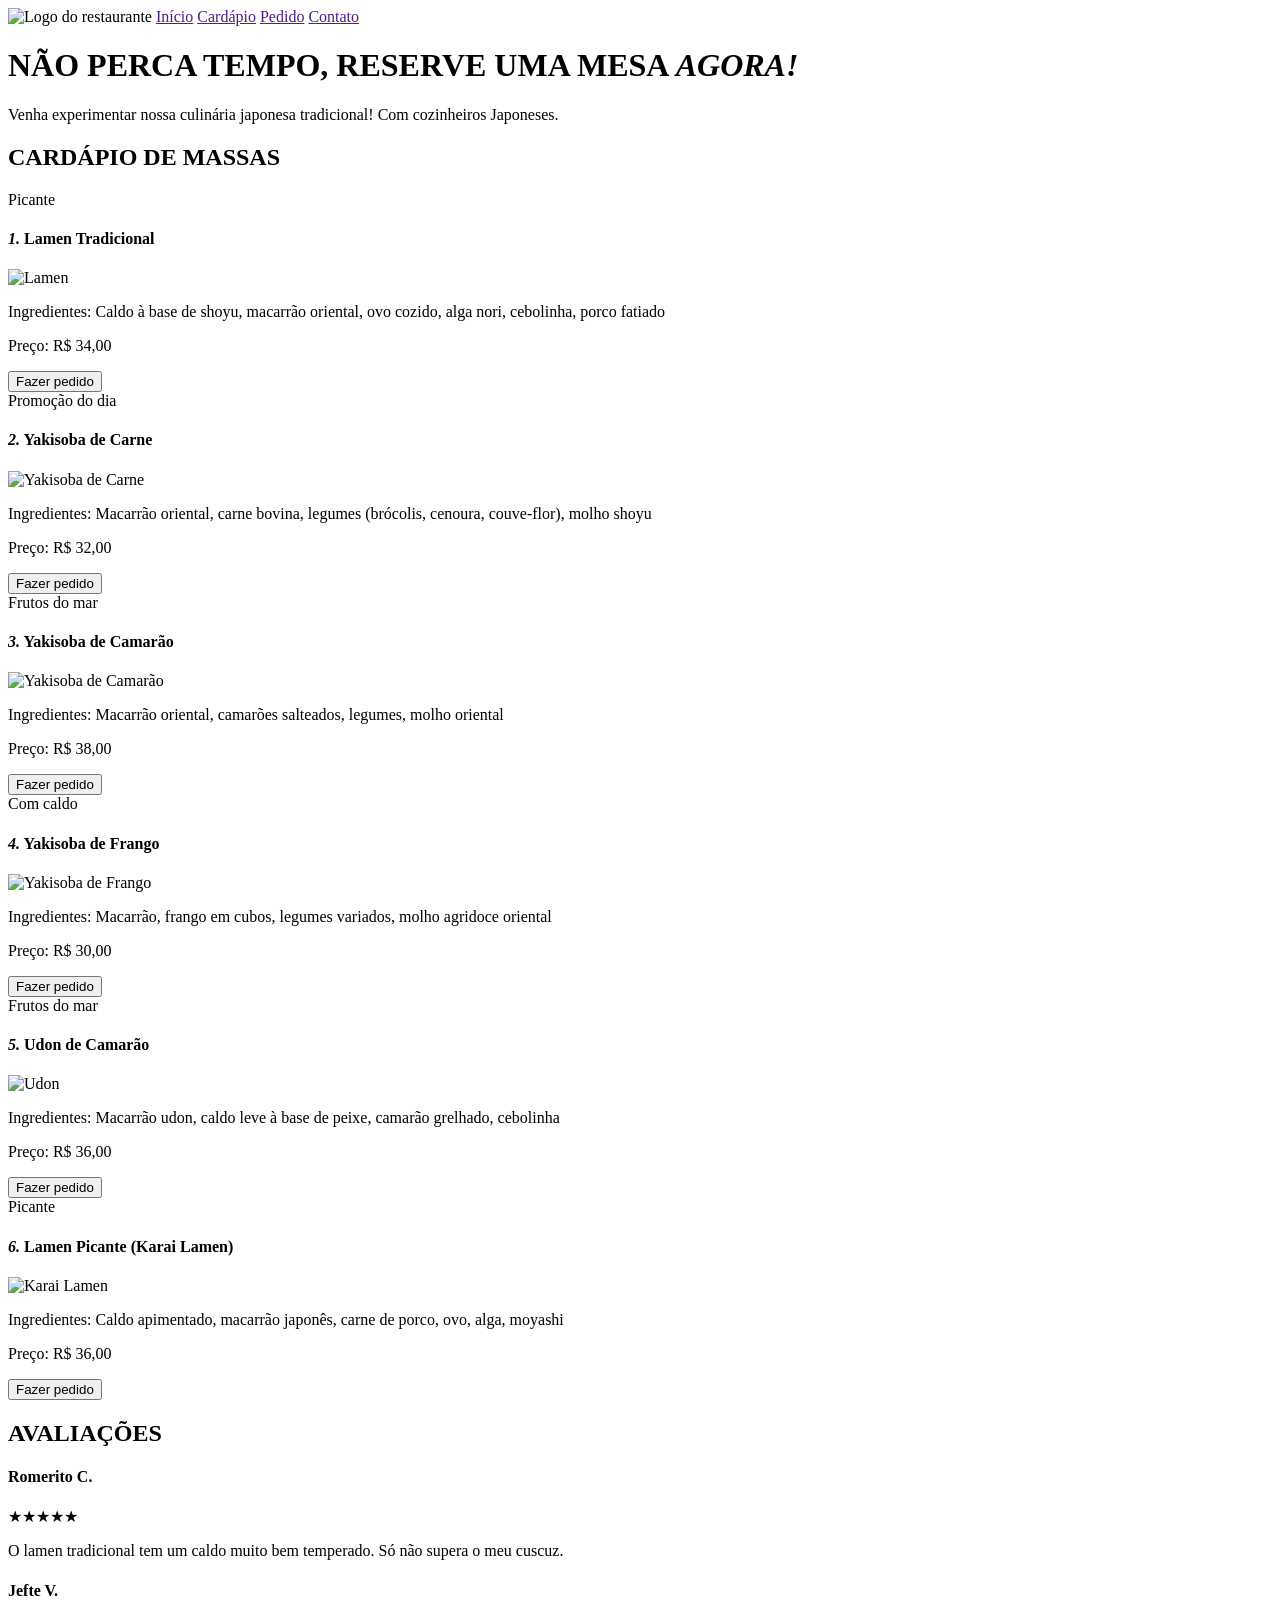
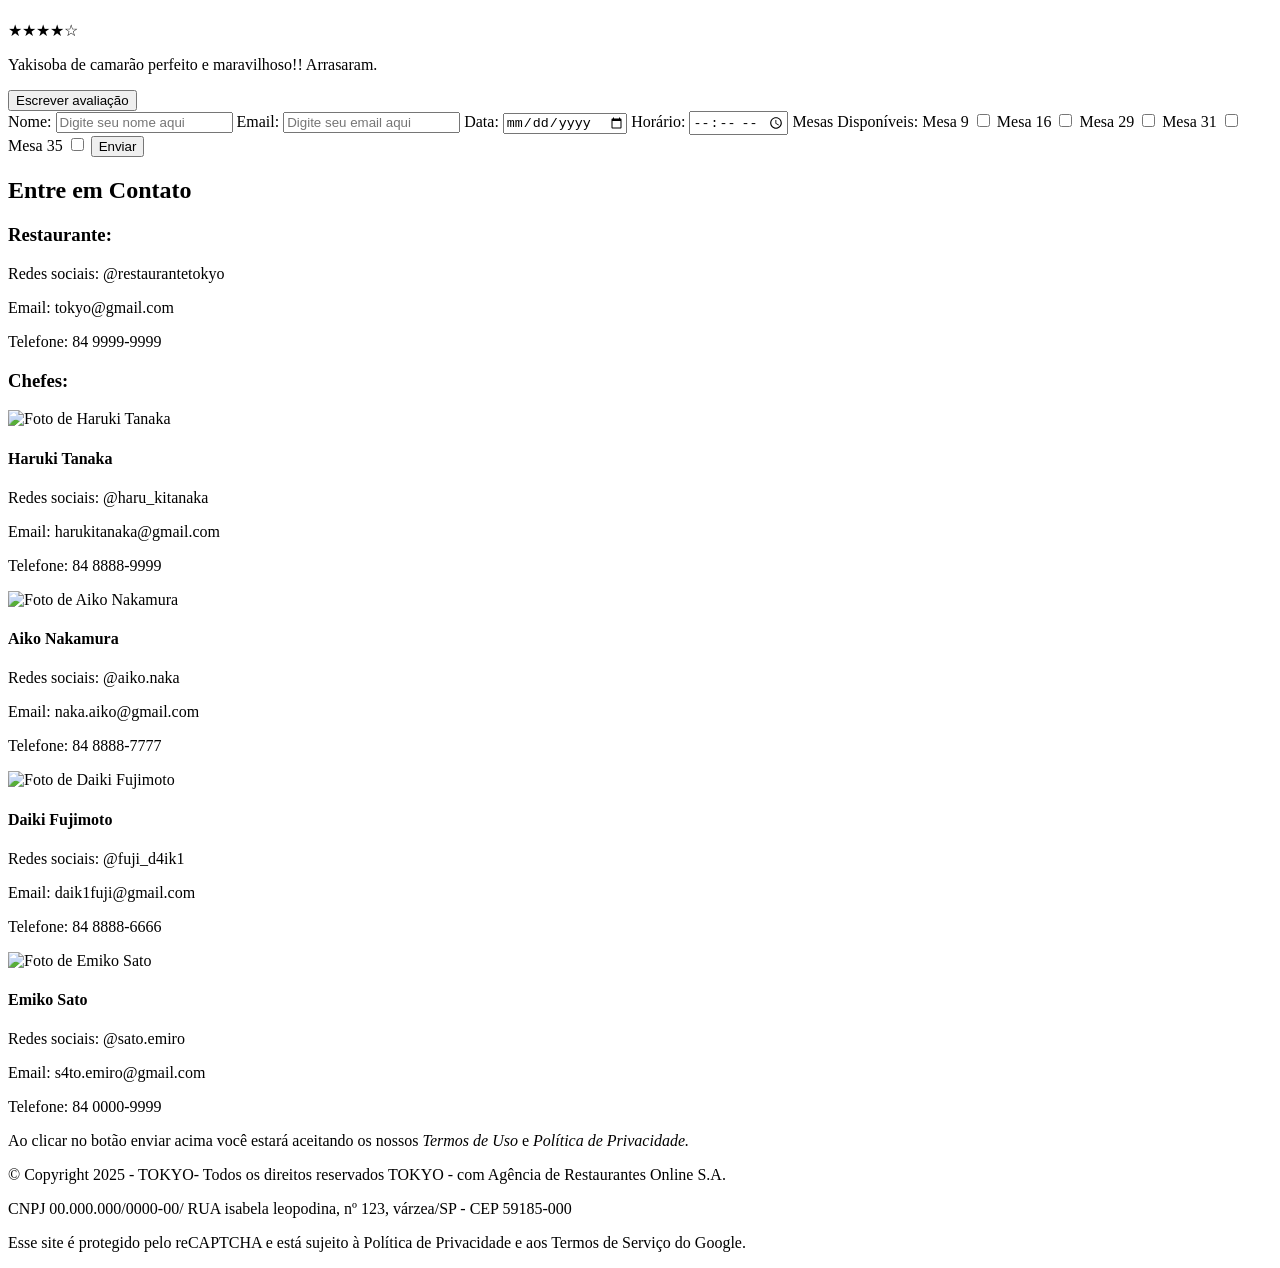
==== index.html @ 3a3ab2c4 "BEM" ====
<!DOCTYPE html>
    <html lang="pt-br">

    <head>
        <meta charset="UTF-8">
        <meta http-equiv="X-UA-Compatible" content="IE=edge">
        <meta name="viewport" content="width=device-width, initial-scale=1.0">
        <title>TOKYO - Restaurante Japonês</title>
        <link rel="stylesheet" href="style.css">
    </head>

        <body>                          
            <nav class="navbar">
                <img class="navbar__logo" src="https://uploads.onecompiler.io/43qyrtjtk/43rs3f9n3/loogo.jpg" alt="Logo do restaurante">
                <a class="navbar__link" href="">Início</a>
                <a class="navbar__link" href="">Cardápio</a>
                <a class="navbar__link" href="">Pedido</a>
                <a class="navbar__link" href="">Contato</a>
            </nav>
            

            <header class="hero">
                <h1 class="hero__titulo">NÃO PERCA TEMPO, RESERVE UMA MESA <em>AGORA!</em></h1>
                <p class="hero__texto">Venha experimentar nossa culinária japonesa tradicional! Com cozinheiros Japoneses.</p>
            </header>
                
            <main>
                <section class="catalogo">
                    <h1 class="catalogo__titulo">CARDÁPIO DE MASSAS</h1>
                    <div class="caixa">
                        <section class="card">
                            <span class="badge badge-picante">Picante</span>
                            <h4 class="card__titulo"><em>1.</em> Lamen Tradicional</h4>
                            <img class="card__img" src="https://uploads.onecompiler.io/43r3uryza/43r3v5y8w/Lamen.jpg" alt="Lamen">
                            <p class="card__texto">Ingredientes: Caldo à base de shoyu, macarrão oriental, ovo cozido, alga nori, cebolinha, porco
                                fatiado</p>
                            <p class="card__preco">Preço: R$ 34,00</p>
                            <button class="btn">Fazer pedido</button>
                        </section>
                        <section class="card">
                            <span class="badge badge-promocao">Promoção do dia</span>
                            <h4 class="card__titulo"><em>2.</em> Yakisoba de Carne</h4>
                            <img class="card__img" src="https://uploads.onecompiler.io/43r3uryza/43r3v5y8w/yakisoba%20de%20carne.jpg"
                                alt="Yakisoba de Carne">
                            <p class="card__texto">Ingredientes: Macarrão oriental, carne bovina, legumes (brócolis, cenoura, couve-flor), molho
                                shoyu</p>
                            <p class="card__preco">Preço: R$ 32,00</p>
                            <button class="btn">Fazer pedido</button>
                        </section>
                    </div>

                    <div class="caixa">
                        <sectio class="card">
                            <span class="badge badge-frutosmar">Frutos do mar</span>
                            <h4 class="card__titulo"><em>3.</em> Yakisoba de Camarão</h4>
                            <img class="card__img" src="https://uploads.onecompiler.io/43r3uryza/43r3v5y8w/Yakisoba%20%20de%20camar%C3%A3o.jpg"
                                alt="Yakisoba de Camarão">
                            <p class="card__texto">Ingredientes: Macarrão oriental, camarões salteados, legumes, molho oriental</p>
                            <p class="card__preco">Preço: R$ 38,00</p>
                            <button class="btn">Fazer pedido</button>
                        </section>
                        <section class="card">
                            <span class=" badge badge-caldo">Com caldo</span>
                            <h4 class="card__titulo"><em>4.</em> Yakisoba de Frango</h4>
                            <img class="card__img" src="https://uploads.onecompiler.io/43r3uryza/43r3v5y8w/yakisoba%20de%20frango.jpg"
                                alt="Yakisoba de Frango">
                            <p class="card__texto">Ingredientes: Macarrão, frango em cubos, legumes variados, molho agridoce oriental</p>
                            <p class="card__preco">Preço: R$ 30,00</p>
                            <button class="btn">Fazer pedido</button>
                        </section>
                    </div>

                    <div class="caixa">
                        <section class="card">
                            <span class="badge badge-frutosmar">Frutos do mar</span>
                            <h4 class="card__titulo"><em>5.</em> Udon de Camarão</h4>
                            <img class="card__img" src="https://uploads.onecompiler.io/43r3uryza/43r3v5y8w/Udon.jpg" alt="Udon">
                            <p class="card__texto">Ingredientes: Macarrão udon, caldo leve à base de peixe, camarão grelhado, cebolinha</p>
                            <p class="card__preco">Preço: R$ 36,00</p>
                            <button class="btn">Fazer pedido</button>
                        </section>
                        <section class="card">
                            <span class="badge badge-picante">Picante</span>
                            <h4 class="card__titulo"><em>6.</em> Lamen Picante (Karai Lamen)</h4>
                            <img class="card__img" src="https://uploads.onecompiler.io/43r3uryza/43r3v5y8w/Karai%20Lamen.jpg" alt="Karai Lamen">
                            <p class="card__texto">Ingredientes: Caldo apimentado, macarrão japonês, carne de porco, ovo, alga, moyashi</p>
                            <p class="card__preco">Preço: R$ 36,00</p>
                            <button class="btn">Fazer pedido</button>
                        </section>
                    </div>
                </section>
                <section class="avaliacao">
                    <h1>AVALIAÇÕES</h1>
                        <div class="caixa">
                            <article class="avaliacao">
                                <h4 class="avaliacao__nome">Romerito C.</h4>
                                <p class="avaliacao__estrelas">★★★★★</p>
                                <p class="avaliacao__texto">O lamen tradicional tem um caldo muito bem temperado. Só não supera o meu cuscuz.</p>
                            </article>

                            <article class="avaliacao">
                                <h4 class="avaliacao__nome">Jefte V.</h4>
                                <p class="avaliacao__estrelas">★★★★☆</p>
                                <p class="avaliacao__texto">Yakisoba de camarão perfeito e maravilhoso!! Arrasaram.</p>
                            </article>
                        </div>
                        <button class="btn btn-secundario">Escrever avaliação</button>
                </section>
                <section class="formulario">
                    <form class="form" action="" autocomplete="off">
                   
                            <label class="form_label" for="nome">Nome:</label>
                            <input class="form_imput" type="text" name="nome" id="nome" placeholder="Digite seu nome aqui">


                            <label class="form_label" for="email">Email:</label>
                            <input class="form_imput" type="email" name="email" id="email" placeholder="Digite seu email aqui">


                            <label class="form_label" for="data">Data:</label>
                            <input class="form_imput" type="date" name="data" id="data">


                            <label class="form_label" for="horario">Horário:</label>
                            <input class="form_imput" type="time" name="horario" id="horario">


                            <label class="form__label" for="form__mesa">Mesas Disponíveis:</label>
                            Mesa 9 <input type="checkbox" name="mesas" class="form__mesa">
                            Mesa 16 <input type="checkbox" name="mesas" class="form__mesa">
                            Mesa 29 <input type="checkbox" name="mesas" class="form__mesa">
                            Mesa 31 <input type="checkbox" name="mesas" class="form__mesa">
                            Mesa 35 <input type="checkbox" name="mesas" class="form__mesa">


                            <input class="form__enviar" class="botao" type="submit" value="Enviar">
                    </form>
                </section>

                <section class="contato">
                    <h1 class="contato__titulo">Entre em Contato</h1>

                    <section class="contato__catalogo">
                        <section class="info">
                            <h3 class="info__titulo">Restaurante:</h3>
                            <p class="info__texto">Redes sociais: @restaurantetokyo</p>
                            <p class="info__texto">Email: tokyo@gmail.com</p>
                            <p class="info__texto">Telefone: 84 9999-9999</p>
                        </section>
                        <section class="chefes">
                            <h3 class="chefes__titulo">Chefes:</h3>
                            <div class="caixa">
                                <article class="chefe">
                                    <img class="chefe__img" src="https://thumbs.dreamstime.com/b/retrato-fecha-um-bonito-chef-profissional-asi%C3%A1tico-e-japon%C3%AAs-vestindo-uniforme-preto-sorrindo-de-felicidade-cozinhando-decorando-249887875.jpg"
                                    alt="Foto de Haruki Tanaka">
                                    <h4 class="chefe__nome">Haruki Tanaka</h4>
                                    <p class="chefe__texto">Redes sociais: @haru_kitanaka</p>
                                    <p class="chefe__texto">Email: harukitanaka@gmail.com</p>
                                    <p class="chefe__texto">Telefone: 84 8888-9999</p>
                                </article>

                                <article class="chefe">
                                    <img class="chefe__img" src="https://ogimg.infoglobo.com.br/in/9591966-389-728/FT1086A/2013-637915530-2013081692674.jpg_20130816.jpg" alt="Foto de Aiko Nakamura">
                                    <h4 class="chefe__nome">Aiko Nakamura</h4>
                                    <p class="chefe__texto">Redes sociais: @aiko.naka</p>
                                    <p class="chefe__texto">Email: naka.aiko@gmail.com</p>
                                    <p class="chefe__texto">Telefone: 84 8888-7777</p>
                                </article>
                            </div>

                            <div class="caixa">
                                <article class="chefe">
                                    <img class="chefe__img" src="https://www.atribuna.com.br/image/policy:1.434723:1726779123/image.jpg" alt="Foto de Daiki Fujimoto">
                                    <h4 class="chefe__nome">Daiki Fujimoto</h4>
                                    <p class="chefe__texto">Redes sociais: @fuji_d4ik1</p>
                                    <p class="chefe__texto">Email: daik1fuji@gmail.com</p>
                                    <p class="chefe__texto">Telefone: 84 8888-6666</p>
                                </article>

                                <article class="chefe">
                                    <img class="chefe__img" src="https://s2.glbimg.com/BkltcxiN7OpXTtlIR760OLGDZkc=/620x455/e.glbimg.com/og/ed/f/original/2019/06/17/2019-06-12_05.40.23_1.jpg" alt="Foto de Emiko Sato">
                                    <h4 class="chefe__nome">Emiko Sato</h4>
                                    <p class="chefe__texto">Redes sociais: @sato.emiro</p>
                                    <p class="chefe__texto">Email: s4to.emiro@gmail.com</p>
                                    <p class="chefe__texto">Telefone: 84 0000-9999</p>
                                </article>
                            </div>
                        </section>
                    </section>
                </section>
            </main>

            <footer class="footer">
                <p class="footer__texto">Ao clicar no botão enviar acima você estará aceitando os nossos <em>Termos de Uso</em> e <em>Política
                        de Privacidade.</em></p>
                <p class="footer__texto">© Copyright 2025 - TOKYO- Todos os direitos reservados TOKYO - com Agência de Restaurantes Online S.A.</p>
                <p class="footer__texto">CNPJ 00.000.000/0000-00/ RUA isabela leopodina, nº 123, várzea/SP - CEP 59185-000</p>
                <p class="footer__texto">Esse site é protegido pelo reCAPTCHA e está sujeito à Política de Privacidade e aos Termos de Serviço do
                    Google.</p>
            </footer>
        </body>
    </html>
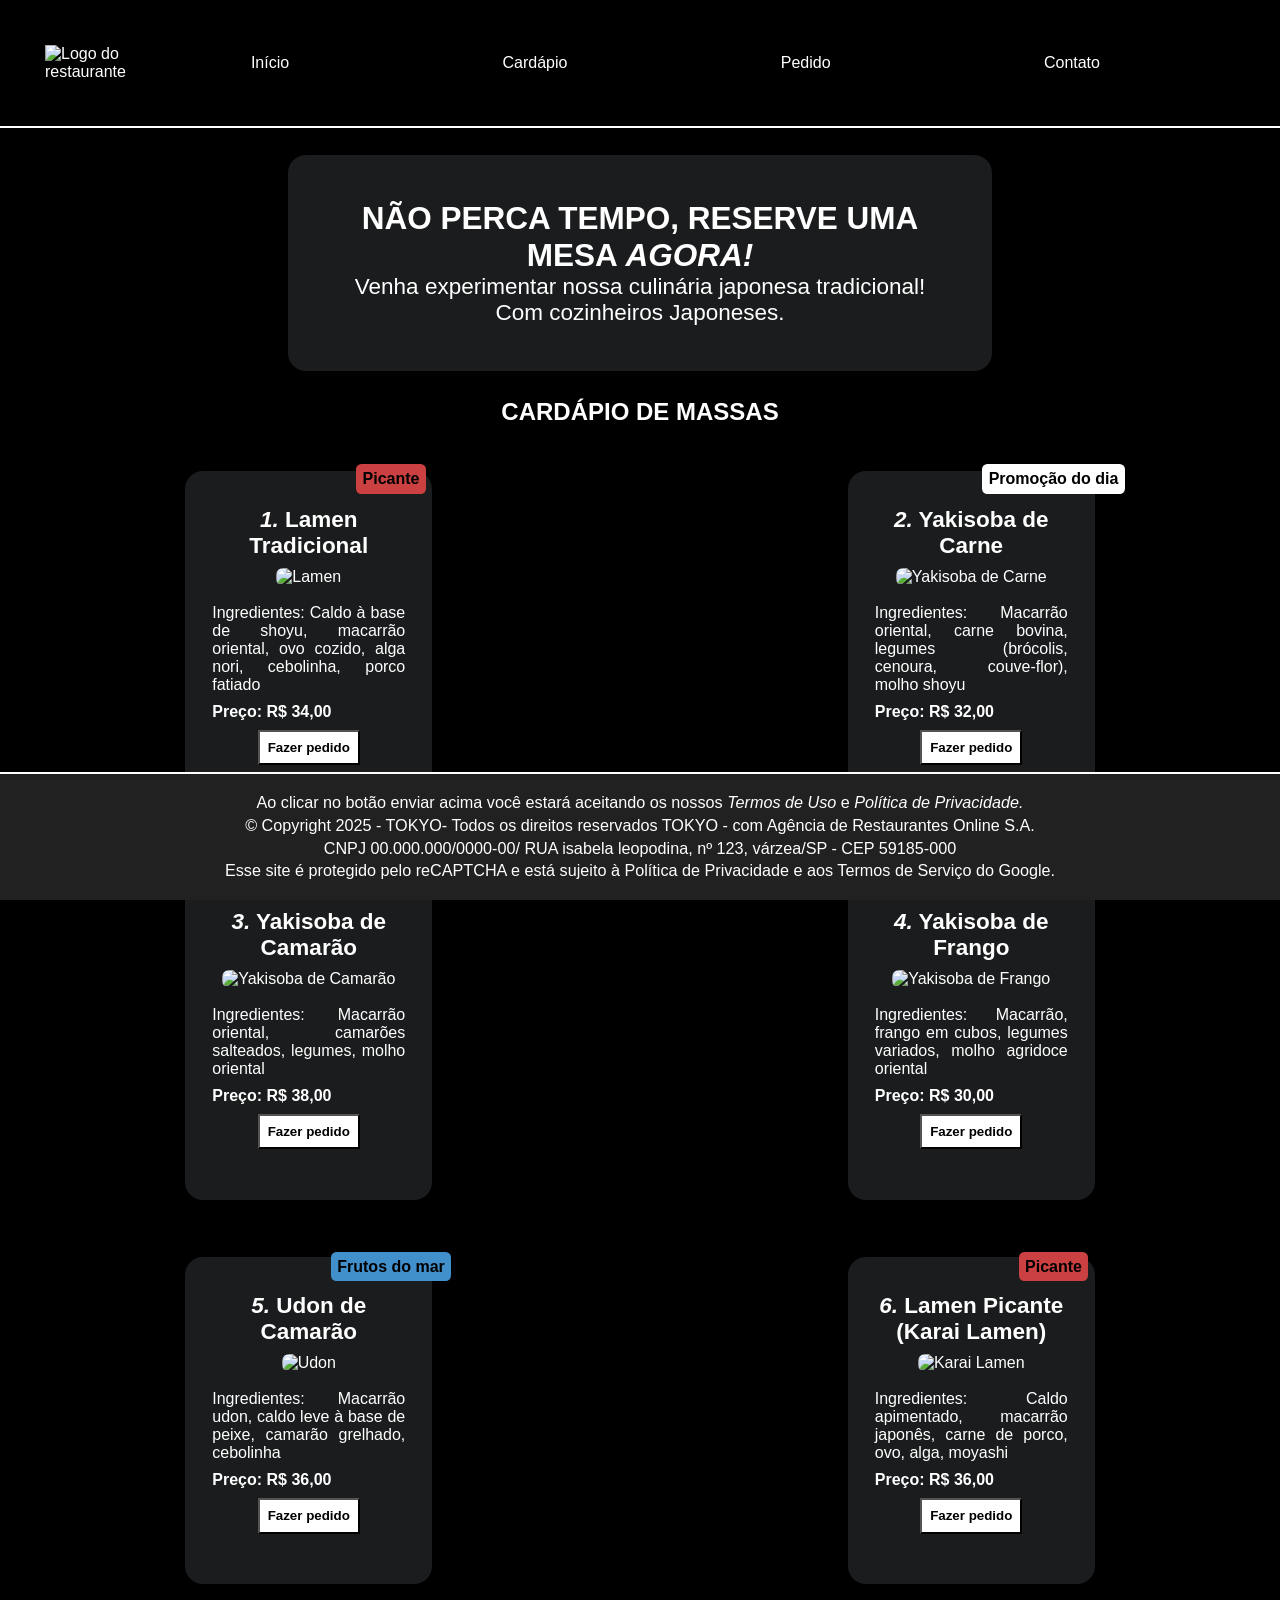
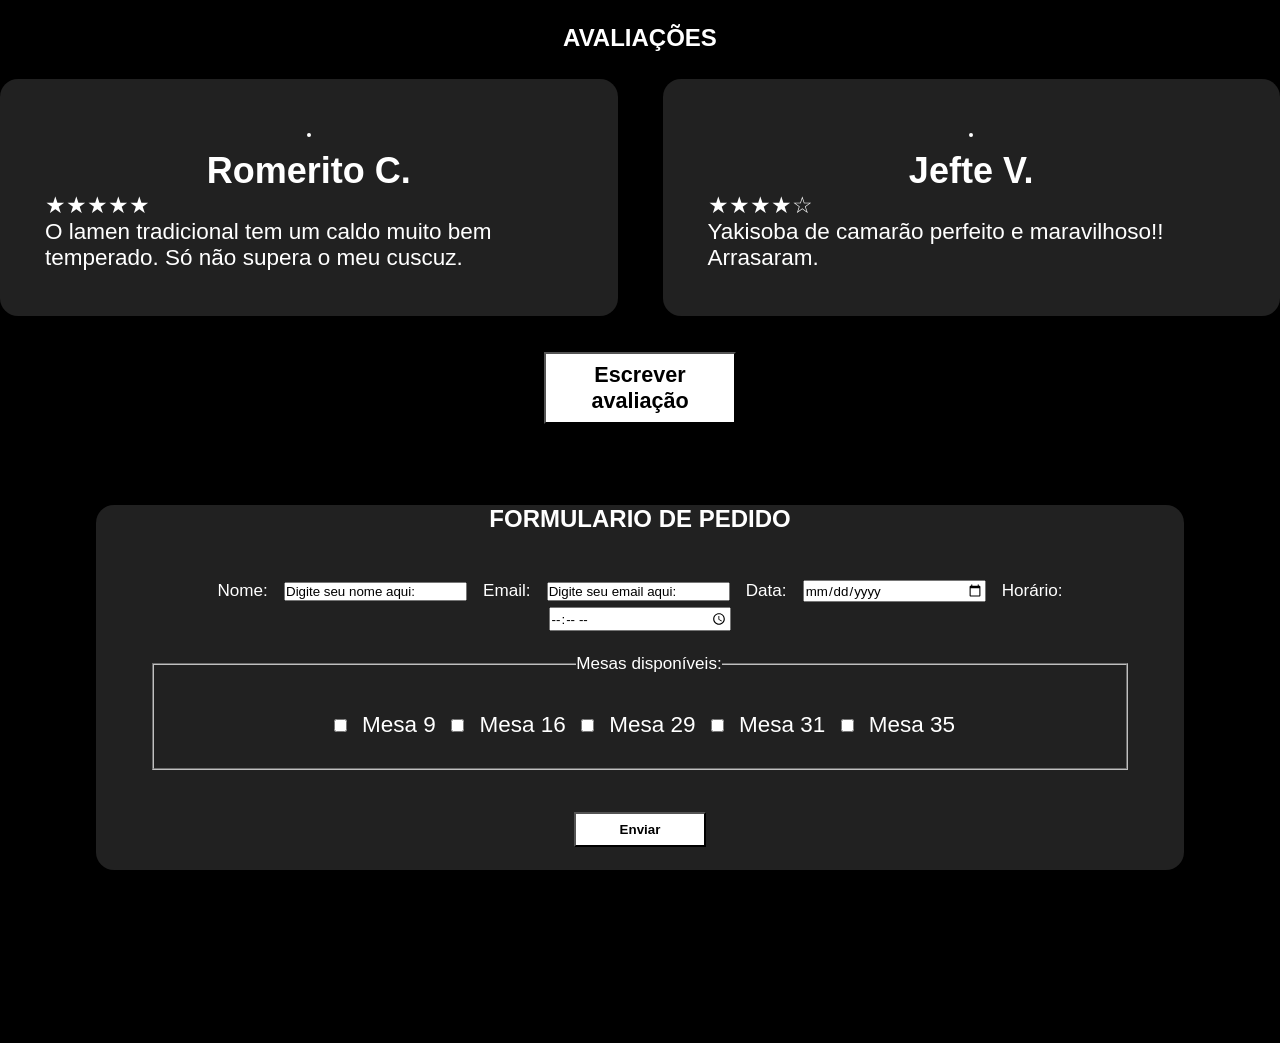
==== commit be42af77: "a" ====
--- a/index.html
+++ b/index.html
@@ -18,10 +18,12 @@
                 <a class="navbar__link" href="">Contato</a>
             </nav>
             
+            <header>
+                <section class="hero">
+                    <h1 class="hero__titulo">NÃO PERCA TEMPO, RESERVE UMA MESA <em>AGORA!</em></h1>
+                    <p class="hero__texto">Venha experimentar nossa culinária japonesa tradicional! Com cozinheiros Japoneses.</p>
+                </section>
 
-            <header class="hero">
-                <h1 class="hero__titulo">NÃO PERCA TEMPO, RESERVE UMA MESA <em>AGORA!</em></h1>
-                <p class="hero__texto">Venha experimentar nossa culinária japonesa tradicional! Com cozinheiros Japoneses.</p>
             </header>
                 
             <main>
@@ -29,18 +31,18 @@
                     <h1 class="catalogo__titulo">CARDÁPIO DE MASSAS</h1>
                     <div class="caixa">
                         <section class="card">
-                            <span class="badge badge-picante">Picante</span>
+                            <span class="badge badge--picante">Picante</span>
                             <h4 class="card__titulo"><em>1.</em> Lamen Tradicional</h4>
-                            <img class="card__img" src="https://uploads.onecompiler.io/43r3uryza/43r3v5y8w/Lamen.jpg" alt="Lamen">
+                            <img class="avatar" src="https://uploads.onecompiler.io/43r3uryza/43r3v5y8w/Lamen.jpg" alt="Lamen">
                             <p class="card__texto">Ingredientes: Caldo à base de shoyu, macarrão oriental, ovo cozido, alga nori, cebolinha, porco
                                 fatiado</p>
                             <p class="card__preco">Preço: R$ 34,00</p>
                             <button class="btn">Fazer pedido</button>
                         </section>
                         <section class="card">
-                            <span class="badge badge-promocao">Promoção do dia</span>
+                            <span class="badge">Promoção do dia</span>
                             <h4 class="card__titulo"><em>2.</em> Yakisoba de Carne</h4>
-                            <img class="card__img" src="https://uploads.onecompiler.io/43r3uryza/43r3v5y8w/yakisoba%20de%20carne.jpg"
+                            <img class="avatar" src="https://uploads.onecompiler.io/43r3uryza/43r3v5y8w/yakisoba%20de%20carne.jpg"
                                 alt="Yakisoba de Carne">
                             <p class="card__texto">Ingredientes: Macarrão oriental, carne bovina, legumes (brócolis, cenoura, couve-flor), molho
                                 shoyu</p>
@@ -50,19 +52,19 @@
                     </div>
 
                     <div class="caixa">
-                        <sectio class="card">
-                            <span class="badge badge-frutosmar">Frutos do mar</span>
+                        <section class="card">
+                            <span class="badge badge--frutosmar">Frutos do mar</span>
                             <h4 class="card__titulo"><em>3.</em> Yakisoba de Camarão</h4>
-                            <img class="card__img" src="https://uploads.onecompiler.io/43r3uryza/43r3v5y8w/Yakisoba%20%20de%20camar%C3%A3o.jpg"
+                            <img class="avatar" src="https://uploads.onecompiler.io/43r3uryza/43r3v5y8w/Yakisoba%20%20de%20camar%C3%A3o.jpg"
                                 alt="Yakisoba de Camarão">
                             <p class="card__texto">Ingredientes: Macarrão oriental, camarões salteados, legumes, molho oriental</p>
                             <p class="card__preco">Preço: R$ 38,00</p>
                             <button class="btn">Fazer pedido</button>
                         </section>
                         <section class="card">
-                            <span class=" badge badge-caldo">Com caldo</span>
+                            <span class=" badge badge--caldo">Com caldo</span>
                             <h4 class="card__titulo"><em>4.</em> Yakisoba de Frango</h4>
-                            <img class="card__img" src="https://uploads.onecompiler.io/43r3uryza/43r3v5y8w/yakisoba%20de%20frango.jpg"
+                            <img class="avatar" src="https://uploads.onecompiler.io/43r3uryza/43r3v5y8w/yakisoba%20de%20frango.jpg"
                                 alt="Yakisoba de Frango">
                             <p class="card__texto">Ingredientes: Macarrão, frango em cubos, legumes variados, molho agridoce oriental</p>
                             <p class="card__preco">Preço: R$ 30,00</p>
@@ -72,122 +74,92 @@
 
                     <div class="caixa">
                         <section class="card">
-                            <span class="badge badge-frutosmar">Frutos do mar</span>
+                            <span class="badge badge--frutosmar">Frutos do mar</span>
                             <h4 class="card__titulo"><em>5.</em> Udon de Camarão</h4>
-                            <img class="card__img" src="https://uploads.onecompiler.io/43r3uryza/43r3v5y8w/Udon.jpg" alt="Udon">
+                            <img class="avatar" src="https://uploads.onecompiler.io/43r3uryza/43r3v5y8w/Udon.jpg" alt="Udon">
                             <p class="card__texto">Ingredientes: Macarrão udon, caldo leve à base de peixe, camarão grelhado, cebolinha</p>
                             <p class="card__preco">Preço: R$ 36,00</p>
                             <button class="btn">Fazer pedido</button>
                         </section>
                         <section class="card">
-                            <span class="badge badge-picante">Picante</span>
+                            <span class="badge badge--picante">Picante</span>
                             <h4 class="card__titulo"><em>6.</em> Lamen Picante (Karai Lamen)</h4>
-                            <img class="card__img" src="https://uploads.onecompiler.io/43r3uryza/43r3v5y8w/Karai%20Lamen.jpg" alt="Karai Lamen">
+                            <img class="avatar" src="https://uploads.onecompiler.io/43r3uryza/43r3v5y8w/Karai%20Lamen.jpg" alt="Karai Lamen">
                             <p class="card__texto">Ingredientes: Caldo apimentado, macarrão japonês, carne de porco, ovo, alga, moyashi</p>
                             <p class="card__preco">Preço: R$ 36,00</p>
                             <button class="btn">Fazer pedido</button>
                         </section>
                     </div>
                 </section>
-                <section class="avaliacao">
-                    <h1>AVALIAÇÕES</h1>
+                <section class="avaliacoes">
+                    <h1 class="avaliacoes__titulo">AVALIAÇÕES</h1>
                         <div class="caixa">
                             <article class="avaliacao">
+                                <img src="https://uploads.onecompiler.io/43qyrtjtk/1791580404258/romero.jpg" alt="" class="avatar avatar--destaque">
                                 <h4 class="avaliacao__nome">Romerito C.</h4>
-                                <p class="avaliacao__estrelas">★★★★★</p>
+                                <p class="avaliacao__texto">★★★★★</p>
                                 <p class="avaliacao__texto">O lamen tradicional tem um caldo muito bem temperado. Só não supera o meu cuscuz.</p>
                             </article>
 
                             <article class="avaliacao">
+                                <img src="https://uploads.onecompiler.io/43qyrtjtk/1791580412668/jefte.png" alt="" class="avatar avatar--destaque">
                                 <h4 class="avaliacao__nome">Jefte V.</h4>
-                                <p class="avaliacao__estrelas">★★★★☆</p>
+                                <p class="avaliacao__texto">★★★★☆</p>
                                 <p class="avaliacao__texto">Yakisoba de camarão perfeito e maravilhoso!! Arrasaram.</p>
                             </article>
                         </div>
-                        <button class="btn btn-secundario">Escrever avaliação</button>
+                        <button class="btn btn--secundario">Escrever avaliação</button>
                 </section>
                 <section class="formulario">
+                    <h1 class="formulario__titulo">FORMULARIO DE PEDIDO</h1>
                     <form class="form" action="" autocomplete="off">
-                   
-                            <label class="form_label" for="nome">Nome:</label>
-                            <input class="form_imput" type="text" name="nome" id="nome" placeholder="Digite seu nome aqui">
 
+                        <label class="form__label" for="nome">Nome:</label>
+                        <input class="form__input" type="text" name="nome" id="nome" placeholder="Digite seu nome aqui:" required>
 
-                            <label class="form_label" for="email">Email:</label>
-                            <input class="form_imput" type="email" name="email" id="email" placeholder="Digite seu email aqui">
+                        <label class="form__label" for="email">Email:</label>
+                        <input class="form__input" type="email" name="email" id="email" placeholder="Digite seu email aqui:" required>
 
+                        <label class="form__label" for="data">Data:</label>
+                        <input class="form__input" type="date" name="data" id="data" required>
 
-                            <label class="form_label" for="data">Data:</label>
-                            <input class="form_imput" type="date" name="data" id="data">
+                        <label class="form__label" for="horario">Horário:</label>
+                        <input class="form__input" type="time" name="horario" id="horario" required>
 
+                        <fieldset class="form__fieldset">
+                            <legend class="form__label">Mesas disponíveis:</legend>
 
-                            <label class="form_label" for="horario">Horário:</label>
-                            <input class="form_imput" type="time" name="horario" id="horario">
+                            <label>
+                                <input type="checkbox" name="mesas" value="9" class="form__mesa">
+                                Mesa 9
+                            </label>
 
+                            <label>
+                                <input type="checkbox" name="mesas" value="16" class="form__mesa">
+                                Mesa 16
+                            </label>
 
-                            <label class="form__label" for="form__mesa">Mesas Disponíveis:</label>
-                            Mesa 9 <input type="checkbox" name="mesas" class="form__mesa">
-                            Mesa 16 <input type="checkbox" name="mesas" class="form__mesa">
-                            Mesa 29 <input type="checkbox" name="mesas" class="form__mesa">
-                            Mesa 31 <input type="checkbox" name="mesas" class="form__mesa">
-                            Mesa 35 <input type="checkbox" name="mesas" class="form__mesa">
+                            <label>
+                                <input type="checkbox" name="mesas" value="29" class="form__mesa">
+                                Mesa 29
+                            </label>
 
+                            <label>
+                                <input type="checkbox" name="mesas" value="31" class="form__mesa">
+                                Mesa 31
+                            </label>
 
-                            <input class="form__enviar" class="botao" type="submit" value="Enviar">
+                            <label>
+                                <input type="checkbox" name="mesas" value="35" class="form__mesa">
+                                Mesa 35
+                            </label>
+                        </fieldset>
+
+                        <input class="btn btn--primario" type="submit" value="Enviar">
+
                     </form>
                 </section>
 
-                <section class="contato">
-                    <h1 class="contato__titulo">Entre em Contato</h1>
-
-                    <section class="contato__catalogo">
-                        <section class="info">
-                            <h3 class="info__titulo">Restaurante:</h3>
-                            <p class="info__texto">Redes sociais: @restaurantetokyo</p>
-                            <p class="info__texto">Email: tokyo@gmail.com</p>
-                            <p class="info__texto">Telefone: 84 9999-9999</p>
-                        </section>
-                        <section class="chefes">
-                            <h3 class="chefes__titulo">Chefes:</h3>
-                            <div class="caixa">
-                                <article class="chefe">
-                                    <img class="chefe__img" src="https://thumbs.dreamstime.com/b/retrato-fecha-um-bonito-chef-profissional-asi%C3%A1tico-e-japon%C3%AAs-vestindo-uniforme-preto-sorrindo-de-felicidade-cozinhando-decorando-249887875.jpg"
-                                    alt="Foto de Haruki Tanaka">
-                                    <h4 class="chefe__nome">Haruki Tanaka</h4>
-                                    <p class="chefe__texto">Redes sociais: @haru_kitanaka</p>
-                                    <p class="chefe__texto">Email: harukitanaka@gmail.com</p>
-                                    <p class="chefe__texto">Telefone: 84 8888-9999</p>
-                                </article>
-
-                                <article class="chefe">
-                                    <img class="chefe__img" src="https://ogimg.infoglobo.com.br/in/9591966-389-728/FT1086A/2013-637915530-2013081692674.jpg_20130816.jpg" alt="Foto de Aiko Nakamura">
-                                    <h4 class="chefe__nome">Aiko Nakamura</h4>
-                                    <p class="chefe__texto">Redes sociais: @aiko.naka</p>
-                                    <p class="chefe__texto">Email: naka.aiko@gmail.com</p>
-                                    <p class="chefe__texto">Telefone: 84 8888-7777</p>
-                                </article>
-                            </div>
-
-                            <div class="caixa">
-                                <article class="chefe">
-                                    <img class="chefe__img" src="https://www.atribuna.com.br/image/policy:1.434723:1726779123/image.jpg" alt="Foto de Daiki Fujimoto">
-                                    <h4 class="chefe__nome">Daiki Fujimoto</h4>
-                                    <p class="chefe__texto">Redes sociais: @fuji_d4ik1</p>
-                                    <p class="chefe__texto">Email: daik1fuji@gmail.com</p>
-                                    <p class="chefe__texto">Telefone: 84 8888-6666</p>
-                                </article>
-
-                                <article class="chefe">
-                                    <img class="chefe__img" src="https://s2.glbimg.com/BkltcxiN7OpXTtlIR760OLGDZkc=/620x455/e.glbimg.com/og/ed/f/original/2019/06/17/2019-06-12_05.40.23_1.jpg" alt="Foto de Emiko Sato">
-                                    <h4 class="chefe__nome">Emiko Sato</h4>
-                                    <p class="chefe__texto">Redes sociais: @sato.emiro</p>
-                                    <p class="chefe__texto">Email: s4to.emiro@gmail.com</p>
-                                    <p class="chefe__texto">Telefone: 84 0000-9999</p>
-                                </article>
-                            </div>
-                        </section>
-                    </section>
-                </section>
             </main>
 
             <footer class="footer">
--- a/style.css
+++ b/style.css
@@ -0,0 +1,223 @@
+*{
+    font-family: Arial, Helvetica, sans-serif;
+    color: white;
+    box-sizing: border-box;
+    margin: 0;
+    padding: 0;
+}
+
+body{
+    overflow-x: hidden;
+    width: 100%;
+    height: 100%;
+    background-color: black;
+}
+
+/* NAVBAR */
+.navbar{
+    display: flex;
+    align-items: center;
+    justify-content: space-between;
+    background-color: black;
+    max-width: 100%;
+    max-height: 17%;
+    border-bottom: 0.3vh solid white;
+}
+
+.navbar__logo{
+    padding: 5vh;
+    width: 17%;
+}
+
+.navbar__link{
+    margin-right: 20vh;
+    text-decoration: none;
+    transition: 0.3s;
+}
+
+.navbar__link:hover{
+    text-decoration: underline;
+    transform: scale(1.25);
+    transition: 0.5s;
+    font-weight: bold;
+}
+/* HERO */
+header{
+    display: flex;
+    justify-content: center;
+}
+.hero{
+    text-align: center;
+    margin: 3vh;
+    border-radius: 2vh;
+    padding: 5vh;
+    width: 55%;
+    height: 10%;
+    background-color: rgb(27, 28, 29);
+}
+.hero__titulo{
+    font-size: 3.5vh;
+}
+.hero__texto{
+    font-size: 2.5vh;
+}
+
+/* CATALOGO */
+.catalogo__titulo{
+    width: 100%;
+    text-align: center;
+}
+.caixa{
+    display: grid;
+    grid-template-columns: repeat(2,1fr);
+    gap: 5vh;
+}
+/* BADGE */
+.badge{
+    position: relative;
+    right: -39%;
+    top: -6%;
+    border-radius: 0.6vh;
+    background-color: white;
+    color: black;
+    font-weight: bold;
+    padding: 0.7vh;
+}
+.badge--picante{
+    background-color: rgb(203, 65, 65);
+}
+.badge--frutosmar{
+    background-color: rgb(65, 143, 203);
+}
+.badge--caldo{
+    background-color: rgb(203, 134, 65);
+}
+/* AVATAR */
+.avatar{
+    margin: 1vh;
+    border-radius: 0.8vh;
+    width: 55%;
+}
+.avatar--destaque{
+    border: 0.3vh solid rgb(255, 255, 255);
+    border-radius: 100%;
+}
+/* CARD */
+.card{
+    text-align: center;
+    margin: 5vh auto;
+    padding: 2vh;
+    border-radius: 2vh;
+    background-color: rgb(27, 28, 29);
+    width: 40%;
+    height: 85%;
+}
+.card__titulo{
+    font-weight: bolder;
+    font-size: 2.5vh;
+}
+.card__texto{
+    text-align: justify;
+    font-weight: 400;
+}
+.card__preco, .card__texto{
+    margin: 1vh;
+}
+.card__preco{
+    text-align: left;
+    font-weight: bolder;
+}
+
+/* BUTTON */
+.btn{
+    color: black;
+    font-weight: bolder;
+    background-color: white;
+    padding: 0.9vh;
+    transition: 0.5s;
+}
+.btn:hover{
+    transform: scale(1.1);
+    transition: 0.3s;
+}
+.btn--primario{
+    margin: 2.5vh;
+    width: 13%;
+}
+.btn--secundario{
+    font-size: 2.4vh;
+    width: 15%;
+    margin: 4vh;
+}
+/* AVALIAÇÂO */
+.avaliacoes{
+    text-align: center;
+}
+.avaliacoes__titulo{
+    margin: 3vh;
+}
+.avaliacao{
+    border-radius: 2vh;
+    height: 100%;
+    padding: 5vh;
+    background-color: rgb(33, 33, 33);
+}
+.avaliacao__nome{
+    font-weight: bolder;
+    font-size: 4vh;
+}
+.avaliacao__texto{
+    text-align: left;
+    font-size: 2.5vh;
+}
+
+/* FORM */
+.formulario{
+    border-radius: 2vh;
+    text-align: center;
+    margin: 5vh auto;
+    width: 85%;
+    height: 60%;
+    background-color: rgb(33, 33, 33);
+}
+.formulario__titulo{
+    margin: 5vh;
+}
+.form{
+    margin: 4vh;
+}
+.form__label{
+    margin: 1vh;
+    font-size: 1.9vh;
+}
+.form__input{
+    color: black;
+    margin: 0.3vh;
+    width: 18%;
+}
+.form__input::placeholder{
+    color: black
+}
+.form__mesa{
+    margin: 1vh;
+    accent-color: black;
+}
+.form__fieldset{
+    font-size: 2.5vh;
+    margin: 2.2vh;
+    padding: 3vh;
+}
+/* FOOTER */
+.footer{
+    padding: 2vh;
+    border-top: 0.3vh solid white;
+    position: sticky;
+    bottom: 0;
+    background-color: rgb(33, 33, 33);
+}
+
+.footer__texto{
+    text-align: center;
+    font-size: 1.8vh;
+    padding: 0.2vh;
+}
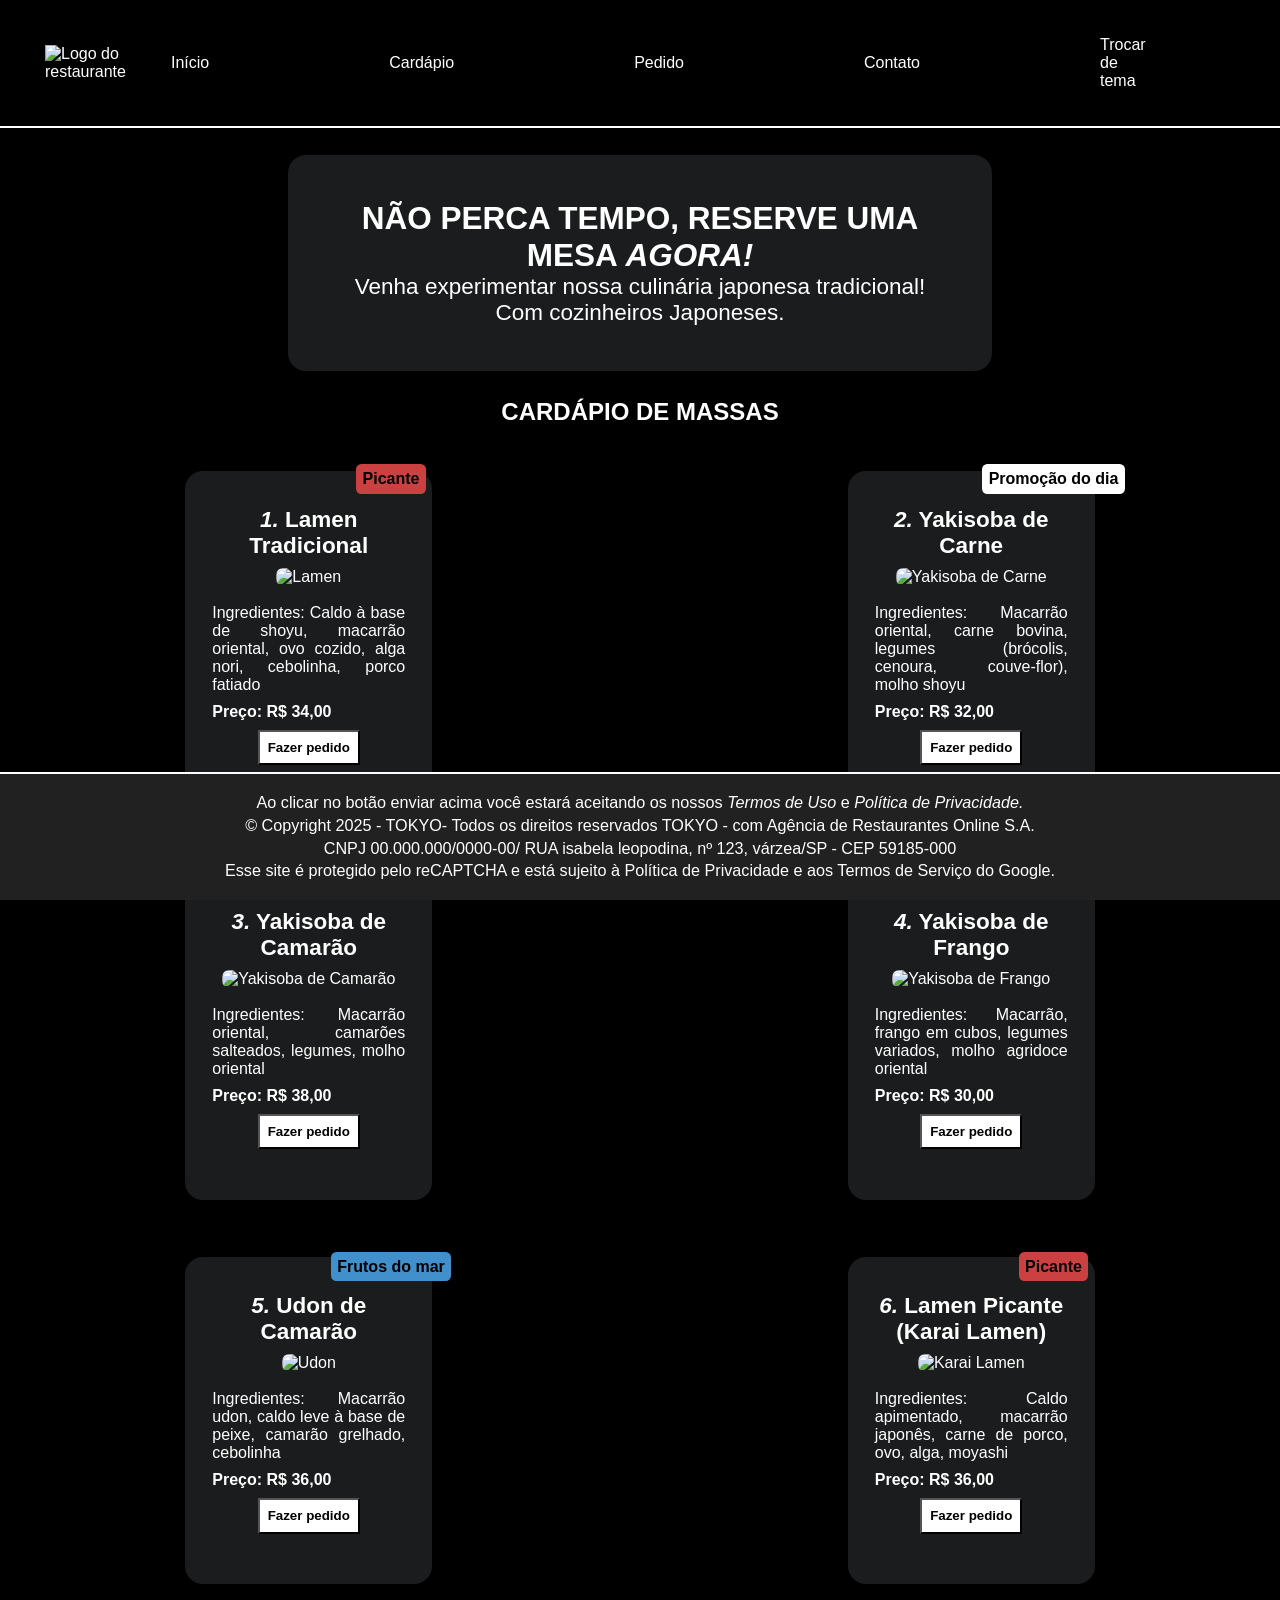
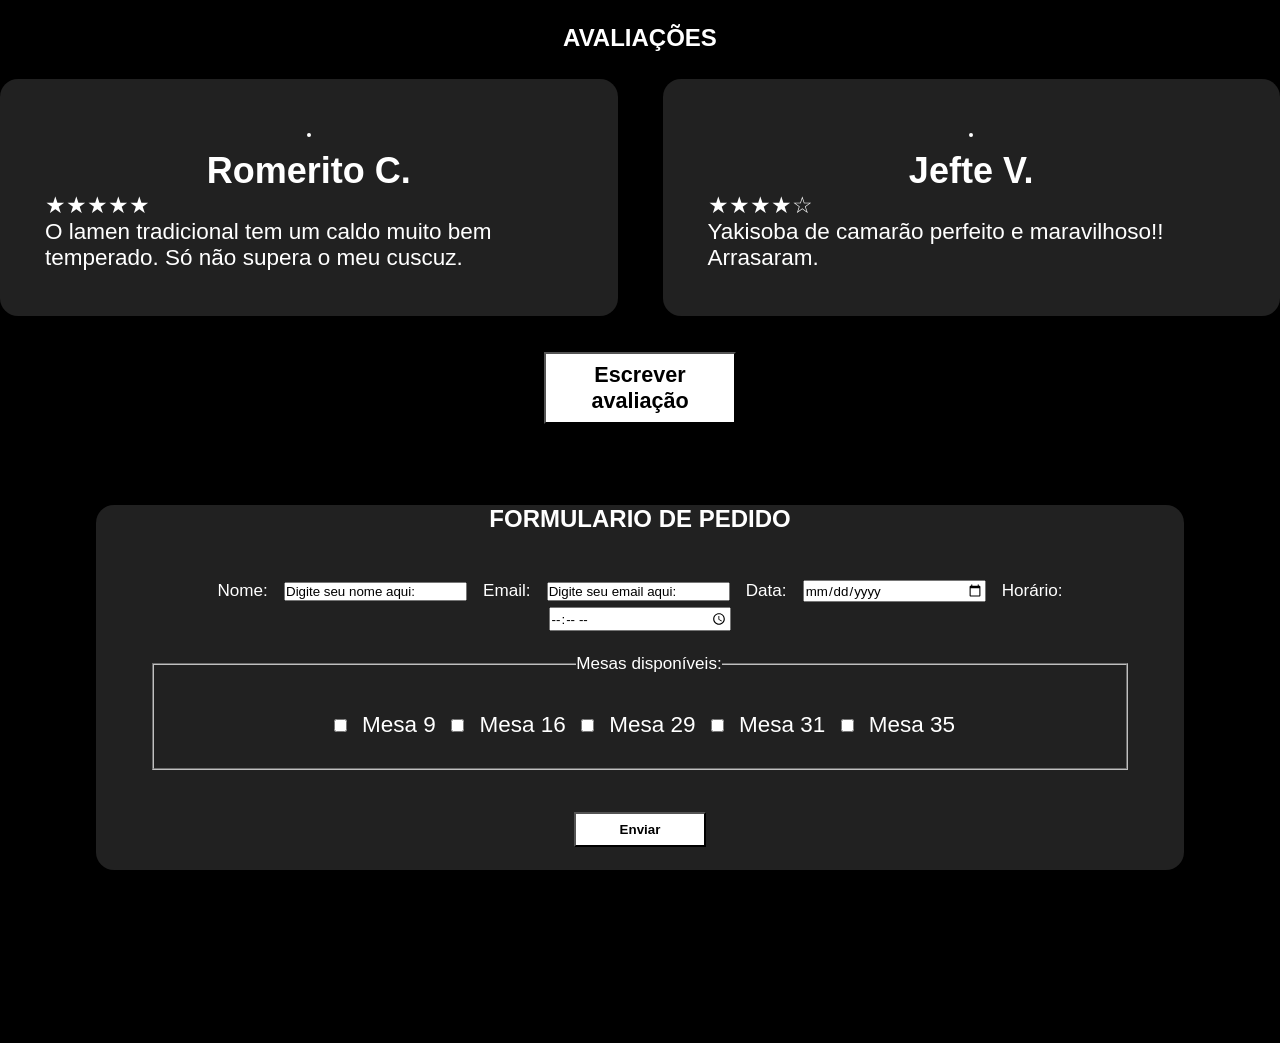
==== commit c277776c: "tema claro" ====
--- a/index.html
+++ b/index.html
@@ -11,11 +11,12 @@
 
         <body>                          
             <nav class="navbar">
-                <img class="navbar__logo" src="https://uploads.onecompiler.io/43qyrtjtk/43rs3f9n3/loogo.jpg" alt="Logo do restaurante">
+                <img class="navbar__logo" src="https://uploads.onecompiler.io/43gyzzurr/1793408107112/Design%20sem%20nome%20(20).png" alt="Logo do restaurante">
                 <a class="navbar__link" href="">Início</a>
                 <a class="navbar__link" href="">Cardápio</a>
                 <a class="navbar__link" href="">Pedido</a>
                 <a class="navbar__link" href="">Contato</a>
+                <a class="navbar__link" href="index_claro.html">Trocar de tema</a>
             </nav>
             
             <header>
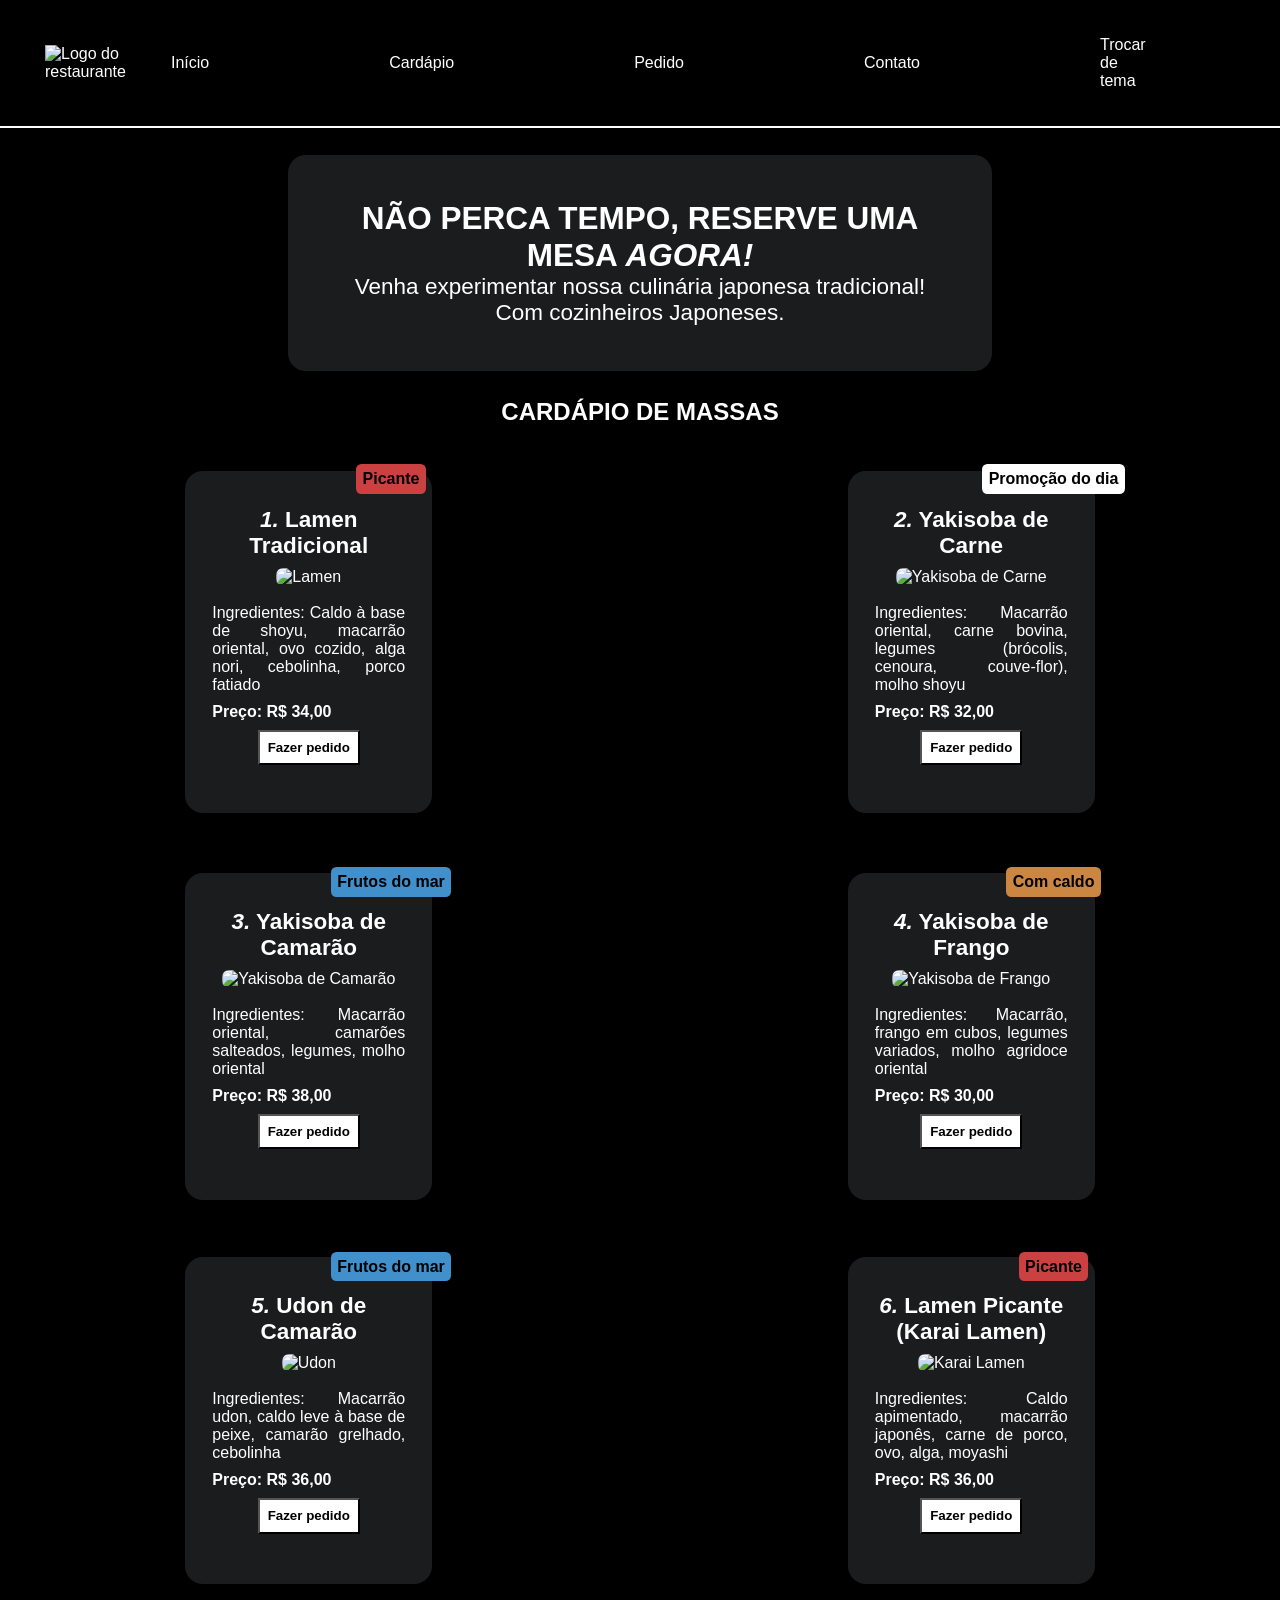
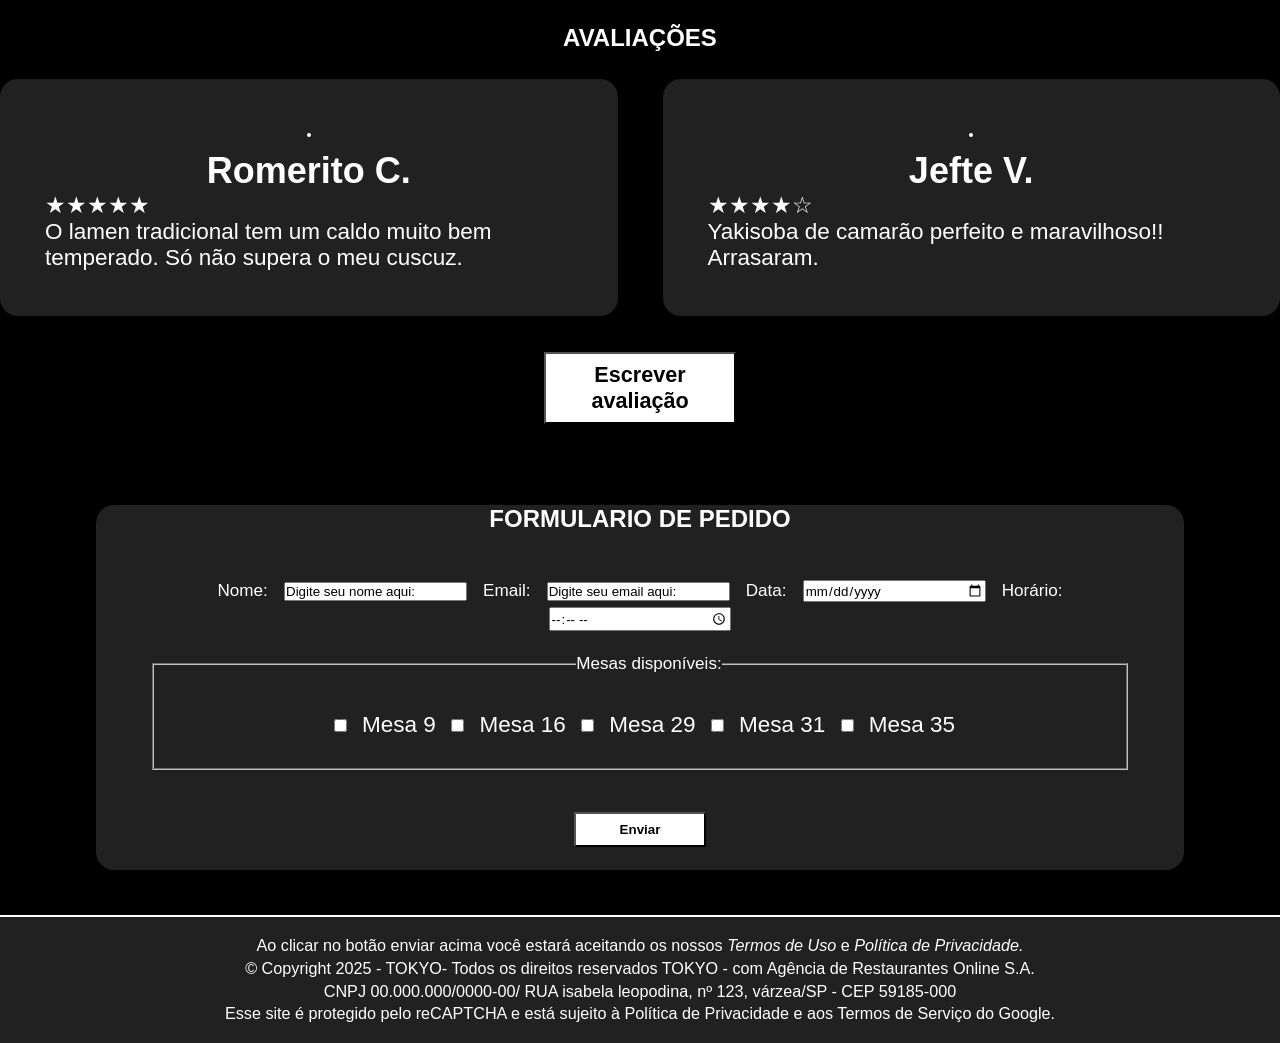
==== commit 886cc8a4: "org. pastas e arquivos" ====
--- a/index.html
+++ b/index.html
@@ -6,7 +6,7 @@
         <meta http-equiv="X-UA-Compatible" content="IE=edge">
         <meta name="viewport" content="width=device-width, initial-scale=1.0">
         <title>TOKYO - Restaurante Japonês</title>
-        <link rel="stylesheet" href="style.css">
+        <link rel="stylesheet" href="css/style.css">
     </head>
 
         <body>                          
--- a/css/style.css
+++ b/css/style.css
@@ -0,0 +1,224 @@
+*{
+    font-family: Arial, Helvetica, sans-serif;
+    color: white;
+    box-sizing: border-box;
+    margin: 0;
+    padding: 0;
+}
+
+body{
+    overflow-x: hidden;
+    width: 100%;
+    height: 100%;
+    background-color: black;
+}
+
+/* NAVBAR */
+.navbar{
+    display: flex;
+    align-items: center;
+    justify-content: space-between;
+    position: sticky;
+    top: 0;
+    background-color: black;
+    max-width: 100%;
+    max-height: 17%;
+    border-bottom: 0.3vh solid white;
+}
+
+.navbar__logo{
+    padding: 5vh;
+    width: 17%;
+}
+
+.navbar__link{
+    margin-right: 20vh;
+    text-decoration: none;
+    transition: 0.3s;
+}
+
+.navbar__link:hover{
+    text-decoration: underline;
+    transform: scale(1.25);
+    transition: 0.5s;
+    font-weight: bold;
+}
+/* HERO */
+header{
+    display: flex;
+    justify-content: center;
+}
+.hero{
+    text-align: center;
+    margin: 3vh;
+    border-radius: 2vh;
+    padding: 5vh;
+    width: 55%;
+    height: 10%;
+    background-color: rgb(27, 28, 29);
+}
+.hero__titulo{
+    font-size: 3.5vh;
+}
+.hero__texto{
+    font-size: 2.5vh;
+}
+
+/* CATALOGO */
+.catalogo__titulo{
+    width: 100%;
+    text-align: center;
+}
+.caixa{
+    display: grid;
+    grid-template-columns: repeat(2,1fr);
+    gap: 5vh;
+}
+/* BADGE */
+.badge{
+    position: relative;
+    right: -39%;
+    top: -6%;
+    border-radius: 0.6vh;
+    background-color: white;
+    color: black;
+    font-weight: bold;
+    padding: 0.7vh;
+}
+.badge--picante{
+    background-color: rgb(203, 65, 65);
+}
+.badge--frutosmar{
+    background-color: rgb(65, 143, 203);
+}
+.badge--caldo{
+    background-color: rgb(203, 134, 65);
+}
+/* AVATAR */
+.avatar{
+    margin: 1vh;
+    border-radius: 0.8vh;
+    width: 55%;
+}
+.avatar--destaque{
+    border: 0.3vh solid rgb(255, 255, 255);
+    border-radius: 100%;
+}
+/* CARD */
+.card{
+    text-align: center;
+    margin: 5vh auto;
+    padding: 2vh;
+    border-radius: 2vh;
+    background-color: rgb(27, 28, 29);
+    width: 40%;
+    height: 85%;
+}
+.card__titulo{
+    font-weight: bolder;
+    font-size: 2.5vh;
+}
+.card__texto{
+    text-align: justify;
+    font-weight: 400;
+}
+.card__preco, .card__texto{
+    margin: 1vh;
+}
+.card__preco{
+    text-align: left;
+    font-weight: bolder;
+}
+
+/* BUTTON */
+.btn{
+    color: black;
+    font-weight: bolder;
+    background-color: white;
+    padding: 0.9vh;
+    transition: 0.5s;
+}
+.btn:hover{
+    transform: scale(1.1);
+    transition: 0.3s;
+}
+.btn--primario{
+    margin: 2.5vh;
+    width: 13%;
+}
+.btn--secundario{
+    font-size: 2.4vh;
+    width: 15%;
+    margin: 4vh;
+}
+/* AVALIAÇÂO */
+.avaliacoes{
+    text-align: center;
+}
+.avaliacoes__titulo{
+    margin: 3vh;
+}
+.avaliacao{
+    border-radius: 2vh;
+    height: 100%;
+    padding: 5vh;
+    background-color: rgb(33, 33, 33);
+}
+.avaliacao__nome{
+    font-weight: bolder;
+    font-size: 4vh;
+}
+.avaliacao__texto{
+    text-align: left;
+    font-size: 2.5vh;
+}
+
+/* FORM */
+.formulario{
+    border-radius: 2vh;
+    text-align: center;
+    margin: 5vh auto;
+    width: 85%;
+    height: 60%;
+    background-color: rgb(33, 33, 33);
+}
+.formulario__titulo{
+    margin: 5vh;
+}
+.form{
+    margin: 4vh;
+}
+.form__label{
+    margin: 1vh;
+    font-size: 1.9vh;
+}
+.form__input{
+    color: black;
+    margin: 0.3vh;
+    width: 18%;
+}
+.form__input::placeholder{
+    color: black
+}
+.form__mesa{
+    margin: 1vh;
+    accent-color: black;
+}
+.form__fieldset{
+    font-size: 2.5vh;
+    margin: 2.2vh;
+    padding: 3vh;
+}
+/* FOOTER */
+.footer{
+    padding: 2vh;
+    border-top: 0.3vh solid white;
+    bottom: 0;
+    background-color: rgb(33, 33, 33);
+}
+
+.footer__texto{
+    text-align: center;
+    font-size: 1.8vh;
+    padding: 0.2vh;
+}
